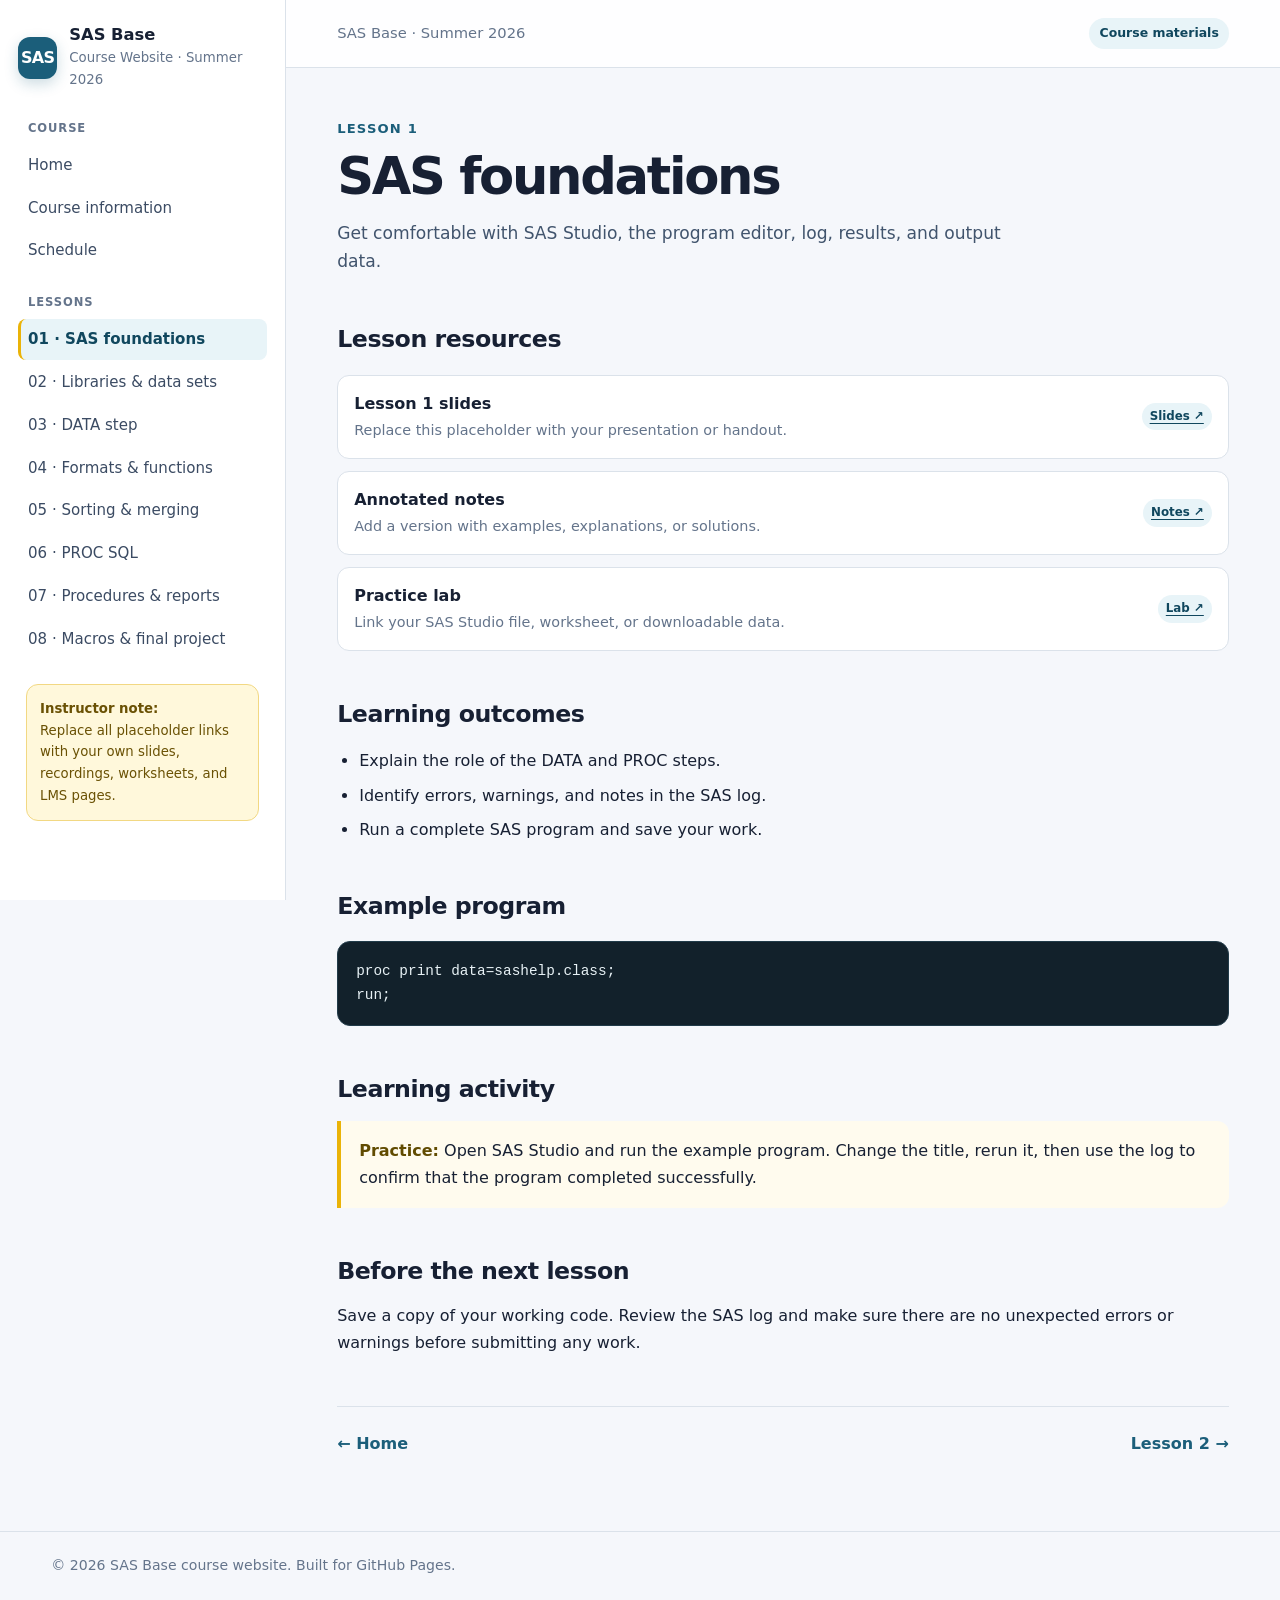
==== docs/lecture1/index.html @ 83a4963d "Add files via upload" ====
<!doctype html>
<html lang="en">
<head>
  <meta charset="utf-8">
  <meta name="viewport" content="width=device-width, initial-scale=1">
  <meta name="description" content="SAS Base course website">
  <title>Lesson 1: SAS foundations | SAS Base</title>
  <link rel="stylesheet" href="../assets/style.css">
</head>
<body>
<div class="site-shell">
  <aside class="sidebar" aria-label="Course navigation">
    <a class="brand" href="../index.html">
      <span class="brand-mark">SAS</span>
      <span><strong>SAS Base</strong><small>Course Website · Summer 2026</small></span>
    </a>
    <div class="nav-label">Course</div>
    <ul class="nav-list">
      <li><a class="" href="../index.html">Home</a></li>
      <li><a href="#course-info">Course information</a></li>
      <li><a href="#schedule">Schedule</a></li>
    </ul>
    <div class="nav-label">Lessons</div>
    <ul class="nav-list">
      <li><a class="active" href="../lecture1/index.html">01 · SAS foundations</a></li>
      <li><a class="" href="../lecture2/index.html">02 · Libraries & data sets</a></li>
      <li><a class="" href="../lecture3/index.html">03 · DATA step</a></li>
      <li><a class="" href="../lecture4/index.html">04 · Formats & functions</a></li>
      <li><a class="" href="../lecture5/index.html">05 · Sorting & merging</a></li>
      <li><a class="" href="../lecture6/index.html">06 · PROC SQL</a></li>
      <li><a class="" href="../lecture7/index.html">07 · Procedures & reports</a></li>
      <li><a class="" href="../lecture8/index.html">08 · Macros & final project</a></li>
    </ul>
    <p class="sidebar-note"><strong>Instructor note:</strong><br>Replace all placeholder links with your own slides, recordings, worksheets, and LMS pages.</p>
  </aside>
  <main class="main">
    <header class="topbar">
      <span class="crumb">SAS Base · Summer 2026</span>
      <div class="utility"><span class="pill">Course materials</span></div>
    </header>
    <section class="page">
      <div class="eyebrow">Lesson 1</div>
      <h1>SAS foundations</h1>
      <p class="lead">Get comfortable with SAS Studio, the program editor, log, results, and output data.</p>

      <h2>Lesson resources</h2>
      <div class="resources">
        <div class="resource"><div><strong>Lesson 1 slides</strong><p>Replace this placeholder with your presentation or handout.</p></div><a class="tag" href="#">Slides ↗</a></div>
        <div class="resource"><div><strong>Annotated notes</strong><p>Add a version with examples, explanations, or solutions.</p></div><a class="tag" href="#">Notes ↗</a></div>
        <div class="resource"><div><strong>Practice lab</strong><p>Link your SAS Studio file, worksheet, or downloadable data.</p></div><a class="tag" href="#">Lab ↗</a></div>
      </div>

      <h2>Learning outcomes</h2>
      <ul class="outcomes"><li>Explain the role of the DATA and PROC steps.</li><li>Identify errors, warnings, and notes in the SAS log.</li><li>Run a complete SAS program and save your work.</li></ul>

      <h2>Example program</h2>
      <pre class="code"><code>proc print data=sashelp.class;
run;</code></pre>

      <h2>Learning activity</h2>
      <div class="callout"><strong>Practice:</strong> Open SAS Studio and run the example program. Change the title, rerun it, then use the log to confirm that the program completed successfully.</div>

      <h2>Before the next lesson</h2>
      <p>Save a copy of your working code. Review the SAS log and make sure there are no unexpected errors or warnings before submitting any work.</p>

      <nav class="lesson-nav" aria-label="Lesson navigation"><a href="../index.html">← Home</a><a href="../lecture2/index.html">Lesson 2 →</a></nav>
    </section>
  </main>
</div>
<footer class="footer">© <span data-year></span> SAS Base course website. Built for GitHub Pages.</footer>
<script src="../assets/site.js"></script>
</body>
</html>
---- docs/assets/style.css ----
:root {
  --ink: #172033;
  --muted: #64748b;
  --line: #dbe2ea;
  --bg: #f5f7fb;
  --panel: #ffffff;
  --brand: #1b5e7a;
  --brand-dark: #10475e;
  --accent: #eab308;
  --code: #12212b;
  --code-text: #e7f1f5;
  --shadow: 0 8px 25px rgba(23, 32, 51, .08);
}

* { box-sizing: border-box; }
html { scroll-behavior: smooth; }
body {
  margin: 0;
  color: var(--ink);
  background: var(--bg);
  font-family: Inter, ui-sans-serif, system-ui, -apple-system, BlinkMacSystemFont, "Segoe UI", sans-serif;
  line-height: 1.65;
}
a { color: var(--brand); text-underline-offset: 3px; }
a:hover { color: var(--brand-dark); }

.site-shell { min-height: 100vh; display: grid; grid-template-columns: 286px minmax(0, 1fr); }
.sidebar {
  position: sticky; top: 0; align-self: start; height: 100vh; overflow-y: auto;
  background: #fff; border-right: 1px solid var(--line); padding: 26px 18px 34px;
}
.brand { display: flex; gap: 12px; align-items: center; text-decoration: none; color: var(--ink); margin-bottom: 28px; }
.brand:hover { color: var(--ink); }
.brand-mark {
  width: 42px; height: 42px; border-radius: 12px; display: grid; place-items: center;
  background: var(--brand); color: #fff; font-weight: 850; letter-spacing: -.04em;
  box-shadow: 0 5px 14px rgba(27, 94, 122, .22);
}
.brand strong { display: block; font-size: 1.02rem; line-height: 1.15; }
.brand small { display: block; color: var(--muted); margin-top: 2px; }
.nav-label { color: var(--muted); font-size: .72rem; letter-spacing: .08em; font-weight: 800; margin: 22px 10px 7px; text-transform: uppercase; }
.nav-list { list-style: none; padding: 0; margin: 0; }
.nav-list a {
  display: block; text-decoration: none; padding: 8px 10px; margin: 2px 0; border-radius: 8px; color: #3b4b63; font-size: .94rem;
}
.nav-list a:hover, .nav-list a.active { background: #e8f4f8; color: var(--brand-dark); font-weight: 700; }
.nav-list a.active { border-left: 3px solid var(--accent); padding-left: 7px; }
.sidebar-note { margin: 24px 8px 0; padding: 13px; background: #fff8db; border: 1px solid #f2d883; border-radius: 12px; font-size: .83rem; color: #6a5104; }

.main { min-width: 0; }
.topbar { height: 68px; padding: 0 clamp(20px, 4vw, 66px); display: flex; align-items: center; justify-content: space-between; background: rgba(255,255,255,.93); border-bottom: 1px solid var(--line); }
.topbar .crumb { color: var(--muted); font-size: .92rem; }
.topbar .utility { display: flex; align-items: center; gap: 10px; }
.pill { display: inline-flex; align-items: center; padding: 5px 10px; border-radius: 999px; font-size: .78rem; font-weight: 800; background: #e8f4f8; color: var(--brand-dark); }
.page { max-width: 1020px; margin: 0 auto; padding: 50px clamp(20px, 4vw, 66px) 74px; }
.hero { padding: 30px 32px; border: 1px solid #bdd9e4; border-radius: 20px; background: linear-gradient(135deg, #e5f5fa 0%, #f9fcfd 58%, #fff8d9 100%); box-shadow: var(--shadow); }
.eyebrow { color: var(--brand); font-size: .82rem; font-weight: 850; letter-spacing: .09em; text-transform: uppercase; margin-bottom: 8px; }
h1 { font-size: clamp(2rem, 4vw, 3.2rem); line-height: 1.12; letter-spacing: -.045em; margin: 0; }
h2 { margin: 44px 0 12px; font-size: 1.48rem; letter-spacing: -.02em; }
h3 { margin: 0 0 6px; font-size: 1.05rem; }
p { margin: 0 0 14px; }
.lead { max-width: 710px; margin: 14px 0 0; color: #41546d; font-size: 1.07rem; }
.meta-line { display: flex; flex-wrap: wrap; gap: 8px; margin-top: 18px; }
.meta { display: inline-flex; align-items: center; gap: 6px; padding: 7px 10px; background: rgba(255,255,255,.78); border: 1px solid rgba(27,94,122,.18); border-radius: 999px; color: #3b4b63; font-size: .86rem; }

.grid { display: grid; gap: 16px; }
.grid.two { grid-template-columns: repeat(2, minmax(0, 1fr)); }
.grid.three { grid-template-columns: repeat(3, minmax(0, 1fr)); }
.card { background: var(--panel); border: 1px solid var(--line); border-radius: 15px; padding: 20px; box-shadow: 0 4px 12px rgba(23,32,51,.035); }
.card p { color: #53647a; font-size: .94rem; margin-bottom: 0; }
.card a { font-weight: 750; }
.card-icon { width: 34px; height: 34px; display: grid; place-items: center; border-radius: 10px; background: #e8f4f8; margin-bottom: 12px; }
.quick-link { display: flex; justify-content: space-between; gap: 10px; align-items: center; text-decoration: none; }
.quick-link span { font-size: 1.22rem; color: var(--brand); }

.outcomes { padding-left: 22px; margin: 14px 0 0; }
.outcomes li { margin: 8px 0; }
.callout { border-left: 4px solid var(--accent); background: #fffbee; padding: 17px 18px; border-radius: 0 12px 12px 0; }
.callout strong { color: #614b00; }
.resources { display: grid; gap: 12px; margin-top: 16px; }
.resource { background: #fff; border: 1px solid var(--line); border-radius: 12px; padding: 15px 16px; display: flex; align-items: center; justify-content: space-between; gap: 18px; }
.resource p { margin: 2px 0 0; color: var(--muted); font-size: .9rem; }
.resource .tag { color: var(--brand-dark); background: #e8f4f8; padding: 4px 8px; font-weight: 800; font-size: .74rem; white-space: nowrap; border-radius: 99px; }
.code { background: var(--code); color: var(--code-text); overflow: auto; border-radius: 13px; padding: 18px; font: .9rem/1.65 ui-monospace, SFMono-Regular, Menlo, Consolas, monospace; border: 1px solid #213b49; }
.code .comment { color: #a6cad4; }
.lesson-nav { display: flex; justify-content: space-between; gap: 12px; margin-top: 50px; padding-top: 24px; border-top: 1px solid var(--line); }
.lesson-nav a { text-decoration: none; font-weight: 750; }
.footer { color: var(--muted); border-top: 1px solid var(--line); padding: 22px clamp(20px,4vw,66px) 34px; font-size: .88rem; }
.mobile-menu { display: none; }

@media (max-width: 860px) {
  .site-shell { display: block; }
  .sidebar { position: relative; height: auto; overflow: visible; border-right: 0; border-bottom: 1px solid var(--line); padding-bottom: 16px; }
  .nav-label, .sidebar-note { display: none; }
  .nav-list { display: flex; flex-wrap: wrap; gap: 3px; }
  .nav-list a { font-size: .83rem; padding: 6px 8px; }
  .nav-list a.active { border-left: 0; padding-left: 8px; border-bottom: 2px solid var(--accent); }
  .grid.two, .grid.three { grid-template-columns: 1fr; }
  .page { padding-top: 30px; }
  .hero { padding: 25px 22px; }
}
@media (max-width: 520px) {
  .topbar { height: auto; min-height: 58px; padding: 10px 18px; }
  .topbar .crumb { display: none; }
  .page { padding-left: 18px; padding-right: 18px; }
  .resource { align-items: flex-start; flex-direction: column; gap: 9px; }
}
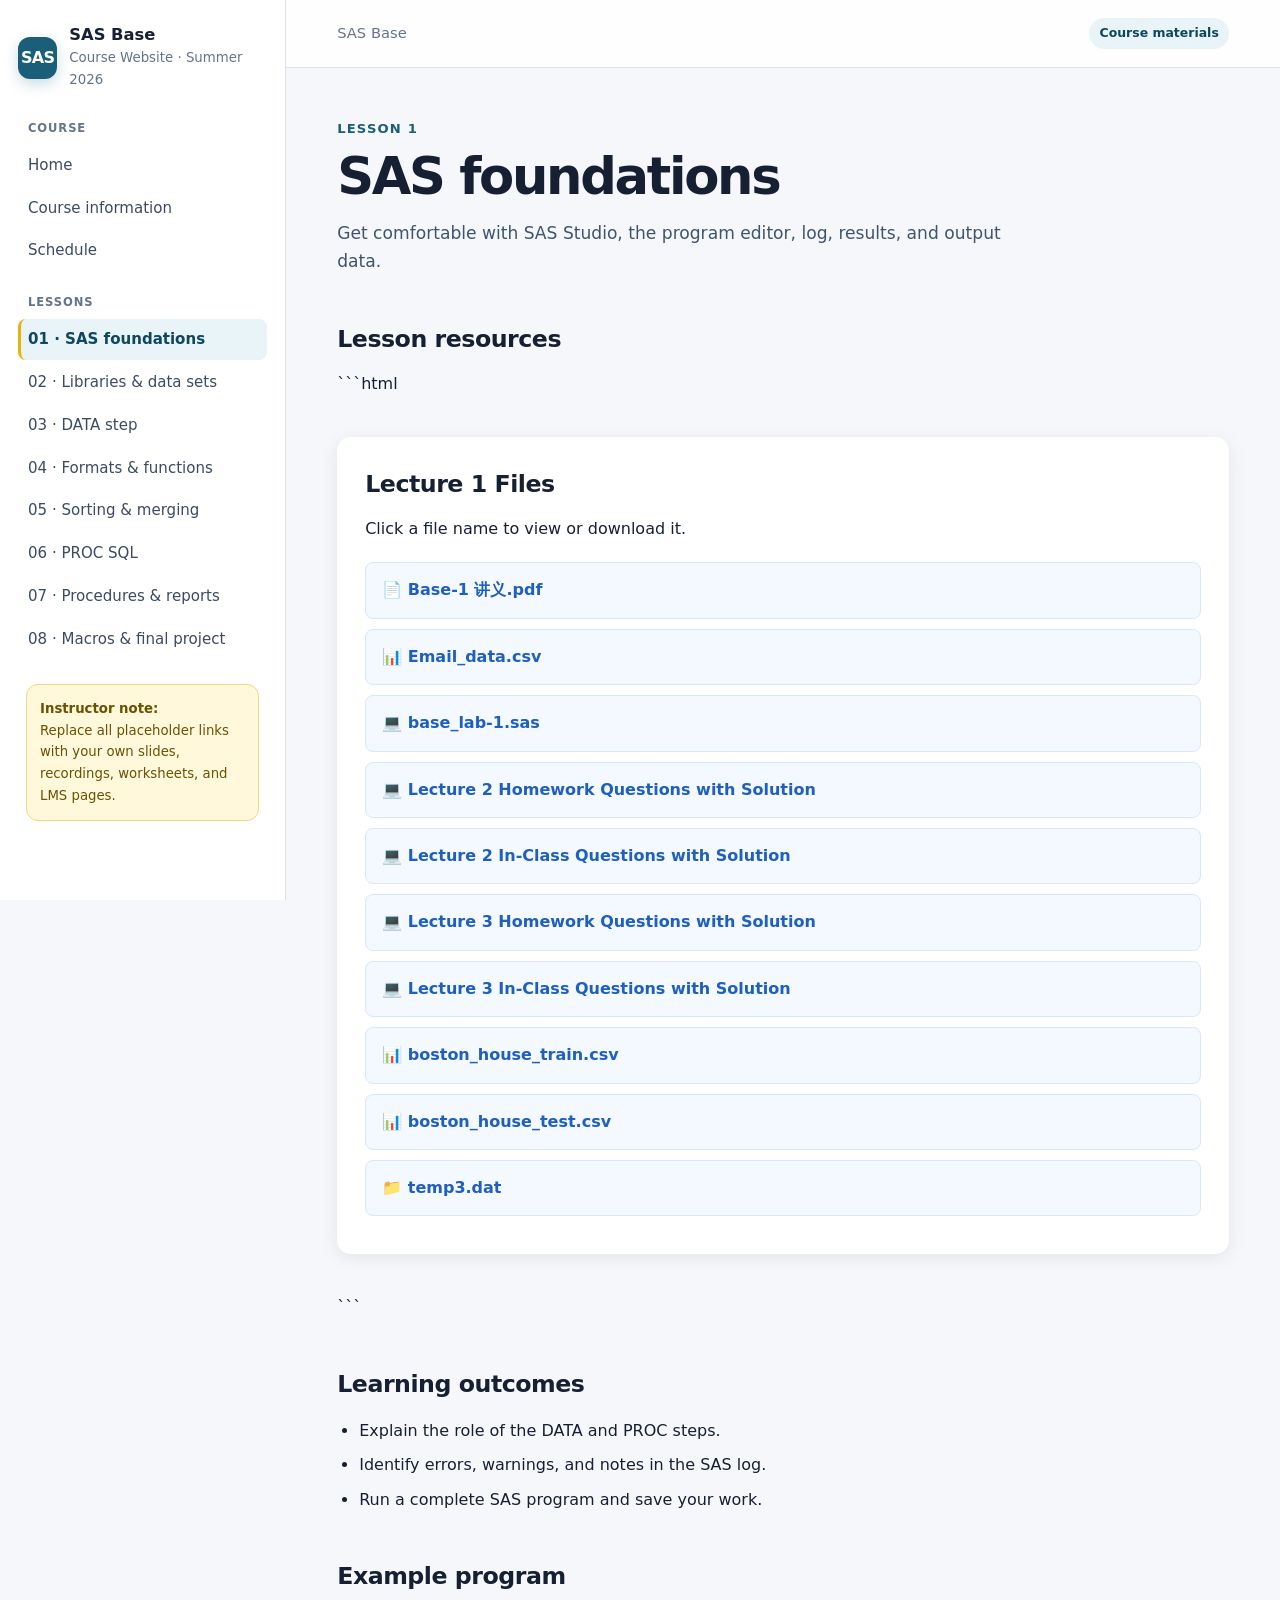
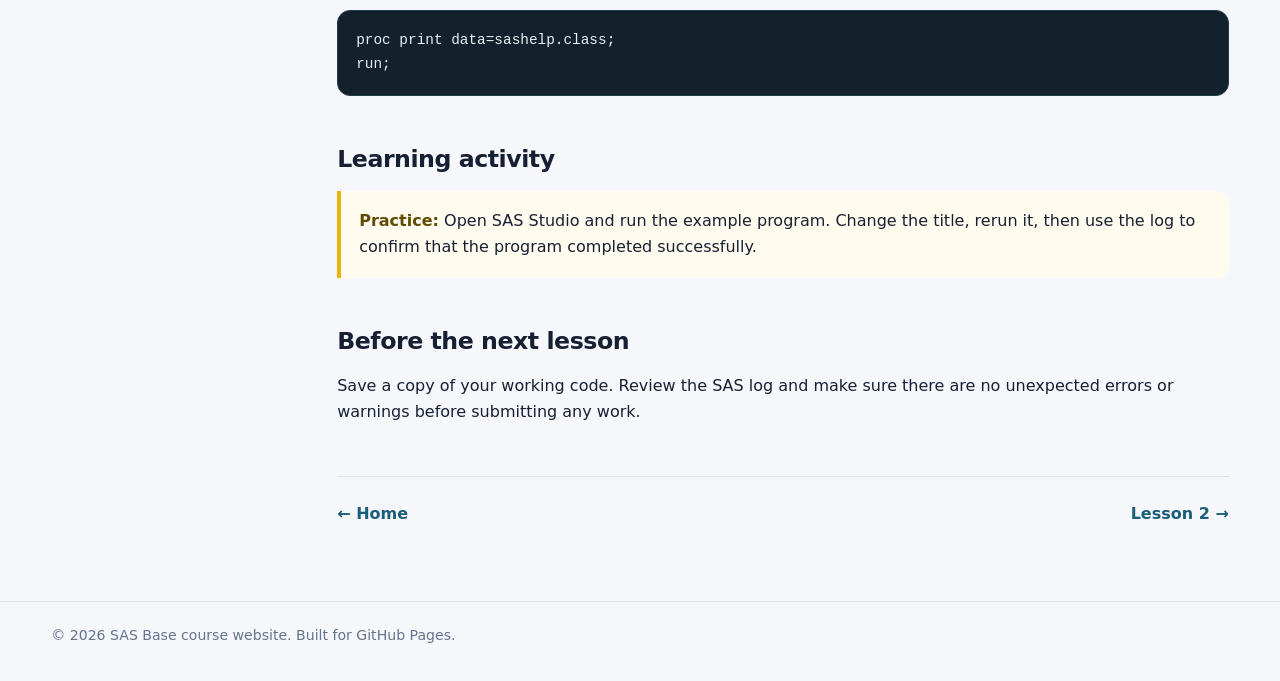
==== commit 4fc8b8c3: "Update index.html" ====
--- a/docs/lecture1/index.html
+++ b/docs/lecture1/index.html
@@ -35,7 +35,7 @@
   </aside>
   <main class="main">
     <header class="topbar">
-      <span class="crumb">SAS Base · Summer 2026</span>
+      <span class="crumb">SAS Base </span>
       <div class="utility"><span class="pill">Course materials</span></div>
     </header>
     <section class="page">
@@ -44,11 +44,89 @@
       <p class="lead">Get comfortable with SAS Studio, the program editor, log, results, and output data.</p>
 
       <h2>Lesson resources</h2>
-      <div class="resources">
-        <div class="resource"><div><strong>Lesson 1 slides</strong><p>Replace this placeholder with your presentation or handout.</p></div><a class="tag" href="#">Slides ↗</a></div>
-        <div class="resource"><div><strong>Annotated notes</strong><p>Add a version with examples, explanations, or solutions.</p></div><a class="tag" href="#">Notes ↗</a></div>
-        <div class="resource"><div><strong>Practice lab</strong><p>Link your SAS Studio file, worksheet, or downloadable data.</p></div><a class="tag" href="#">Lab ↗</a></div>
-      </div>
+
+```html
+<section class="files-section">
+  <h2>Lecture 1 Files</h2>
+  <p>Click a file name to view or download it.</p>
+
+  <ul class="file-list">
+    <li><a href="./Base-1%20%E8%AE%B2%E4%B9%89.pdf" target="_blank">📄 Base-1 讲义.pdf</a></li>
+
+    <li><a href="./Email_data.csv" download>📊 Email_data.csv</a></li>
+
+    <li><a href="./base_lab-1.sas" download>💻 base_lab-1.sas</a></li>
+
+    <li><a href="./Lecture_2_homework_questions_with_sol.sas" download>
+      💻 Lecture 2 Homework Questions with Solution
+    </a></li>
+
+    <li><a href="./Lecture_2_in_class_questions_with_sol.sas" download>
+      💻 Lecture 2 In-Class Questions with Solution
+    </a></li>
+
+    <li><a href="./Lecture_3_homework_questions%20with%20sol.sas" download>
+      💻 Lecture 3 Homework Questions with Solution
+    </a></li>
+
+    <li><a href="./Lecture_3_in_class_questions%20with%20sol%20(1).sas" download>
+      💻 Lecture 3 In-Class Questions with Solution
+    </a></li>
+
+    <li><a href="./boston_house_train.csv" download>📊 boston_house_train.csv</a></li>
+
+    <li><a href="./boston_house_test.csv" download>📊 boston_house_test.csv</a></li>
+
+    <li><a href="./temp3.dat" download>📁 temp3.dat</a></li>
+  </ul>
+</section>
+
+<style>
+  .files-section {
+    max-width: 900px;
+    margin: 40px auto;
+    padding: 28px;
+    background: #ffffff;
+    border-radius: 14px;
+    box-shadow: 0 4px 18px rgba(0,0,0,0.08);
+  }
+
+  .files-section h2 {
+    margin-top: 0;
+  }
+
+  .file-list {
+    list-style: none;
+    padding: 0;
+    margin: 20px 0 0;
+  }
+
+  .file-list li {
+    margin: 10px 0;
+  }
+
+  .file-list a {
+    display: block;
+    padding: 14px 16px;
+    color: #1f5fbf;
+    text-decoration: none;
+    background: #f4f8ff;
+    border: 1px solid #d8e6ff;
+    border-radius: 8px;
+    font-weight: 600;
+  }
+
+  .file-list a:hover {
+    background: #e7f0ff;
+    transform: translateY(-1px);
+  }
+</style>
+```
+
+
+
+
+      
 
       <h2>Learning outcomes</h2>
       <ul class="outcomes"><li>Explain the role of the DATA and PROC steps.</li><li>Identify errors, warnings, and notes in the SAS log.</li><li>Run a complete SAS program and save your work.</li></ul>
